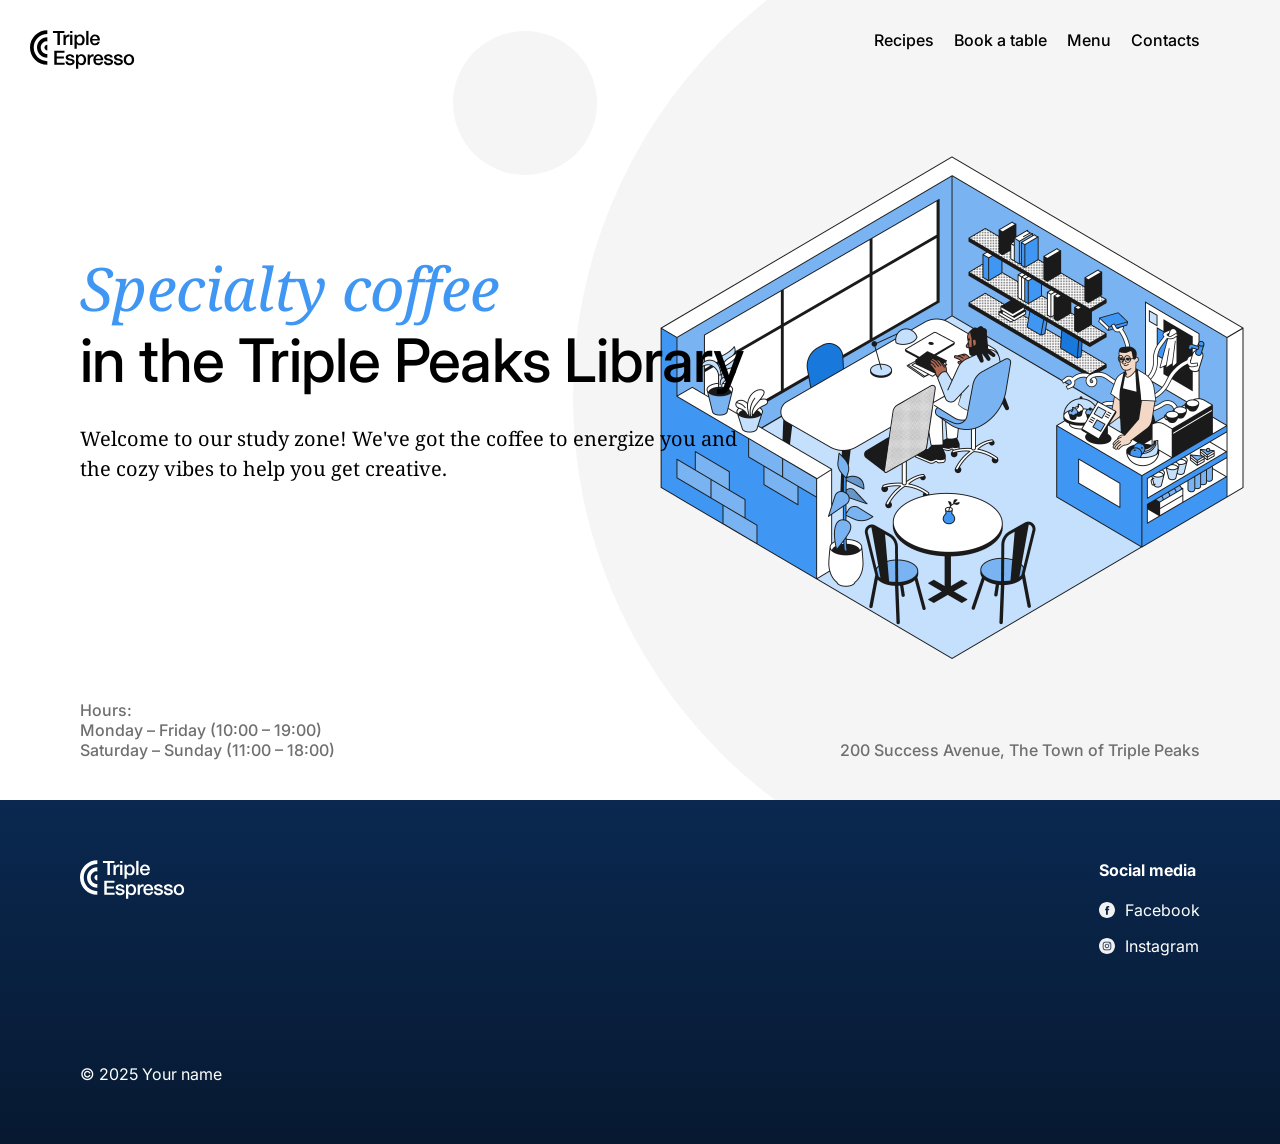
==== index.html @ 84a273b0 "adding all files" ====
<!DOCTYPE html>
<html lang="en">
  <head>
    <meta charset="UTF-8" />
    <meta http-equiv="X-UA-Compatible" content="IE=edge" />
    <meta name="viewport" content="width=device-width, initial-scale=1.0" />
    <meta name="description" content="Coffee Shop Landing Page" />
    <meta name="author" content="Software Engineer" />
    <meta name="keywords" content="HTML, CSS" />
    <link rel="stylesheet" href="pages/index.css" />
    <link rel="stylesheet" href="vendor/normalize.css" />
    <link rel="preconnect" href="https://fonts.googleapis.com" />
    <link rel="preconnect" href="https://fonts.gstatic.com" crossorigin />
    <link
      href="https://fonts.googleapis.com/css2?family=Inter:wght@100..900&family=Noto+Serif:ital,wght@0,100..900;1,100..900&display=swap"
      rel="stylesheet"
    />
    <link rel="icon" type="image/x-icon" href="favicon.ico" />
    <title>Coffee Shop</title>
  </head>
  <body>
    <div class="page">
      <header class="header">
        <nav class="nav">
          <img
            src="./images/logo_coffeeshop_dark.svg"
            alt="Triple Espresso Coffee Shop Logo"
            class="nav__logo"
          />
          <ul class="nav__links">
            <li><a class="nav__link">Recipes</a></li>
            <li><a class="nav__link">Book a table</a></li>
            <li><a class="nav__link">Menu</a></li>
            <li><a class="nav__link">Contacts</a></li>
          </ul>
        </nav>
        <h1 class="header__title">
          <span class="header__span-accent">Specialty coffee</span>
          in the Triple Peaks Library
        </h1>
        <p class="header__description">
          Welcome to our study zone! We've got the coffee to energize you and
          the cozy vibes to help you get creative.
        </p>
        <img
          src="./images/inside_coffee_shop.png"
          alt="Illustration 'Inside the coffee shop'"
          class="header__image"
        />
        <div class="header__footer">
          <div class="header__hours">
            <p class="header__paragraph">Hours:</p>
            <p class="header__paragraph">Monday – Friday (10:00 – 19:00)</p>
            <p class="header__paragraph">Saturday – Sunday (11:00 – 18:00)</p>
          </div>
          <p class="header__paragraph">
            200 Success Avenue, The Town of Triple Peaks
          </p>
        </div>
      </header>

      <main class="content">
        <!-- Add the recipes section here -->
      </main>

      <footer class="footer">
        <div class="footer__content">
          <img
            src="./images/logo_coffeeshop_light.svg"
            alt="Triple Peaks Logo"
            class="footer__logo"
          />
          <div>
            <h4 class="footer__social-heading">Social media</h4>
            <ul class="footer__list">
              <li class="footer__list-item">
                <a href="#" class="footer__social-link">
                  <img
                    src="./images/facebook_white.svg"
                    alt="Facebook icon"
                    class="footer__social-icon"
                  />
                  Facebook
                </a>
              </li>
              <li class="footer__list-item">
                <a href="#" class="footer__social-link">
                  <img
                    src="./images/instagram_white.svg"
                    alt="Instagram icon"
                    class="footer__social-icon"
                  />
                  Instagram
                </a>
              </li>
            </ul>
          </div>
        </div>
        <p class="footer__copyright">&copy; 2025 Your name</p>
      </footer>
    </div>
  </body>
</html>
---- pages/index.css ----
.page {
  min-width: 1100px;
  max-width: 1600px;
  margin: 0 auto;
  font-family: "Inter", "Arial", sans-serif;
  font-size: 16px;
  line-height: 20px;
}

.header {
  display: flex;
  flex-direction: column;
  height: 800px;
  padding: 30px 80px 40px;
  position: relative;
  z-index: 0;
  background: #fff url("../images/background_header.svg") no-repeat center/cover;
  box-sizing: border-box;
}

.header__title {
  max-width: 729px;
  font-size: 60px;
  line-height: 72px;
  font-weight: 500;
  margin: 183px 0 0;
  letter-spacing: -0.6px;
}

.header__span-accent {
  color: #3f96f3;
  font-style: italic;
  display: block;
  font-family: "Noto Serif", "Times New Roman", serif;
  font-weight: normal;
}

.header__description {
  font-family: "Noto Serif", "Times New Roman", serif;
  max-width: 683px;
  font-size: 20px;
  line-height: 30px;
  margin: 28px 0 0;
}

.header__image {
  position: absolute;
  top: 124px;
  right: 5px;
  width: 646px;
  height: 568px;
  z-index: -1;
}

.header__footer {
  margin-top: auto;
  width: 100%;
  display: flex;
  align-items: flex-end;
  justify-content: space-between;
  box-sizing: border-box;
  color: #6f6f6f;
  font-weight: 500;
}

.header__paragraph {
  margin: 0;
}

.nav {
  display: flex;
  justify-content: space-between;
  align-items: flex-start;
  font-weight: 500;
}

.nav__logo {
  width: 105px;
  height: 39px;
  position: relative;
  left: -50px;
}

.nav__links {
  display: flex;
  align-items: center;
  column-gap: 20px;
  list-style-type: none;
  margin: 0;
  padding: 0;
}

.nav__link {
  color: #000;
  text-decoration: none;
}

/* Write your styles here */

.footer {
  padding: 60px 80px;
  background: linear-gradient(180deg, #0a2850 0%, #071931 100%);
  color: #fff;
  box-sizing: border-box;
}

.footer__content {
  display: flex;
  justify-content: space-between;
  align-items: flex-start;
}

.footer__list {
  list-style-type: none;
  padding: 0;
  margin: 0;
}

.footer__list-item {
  margin-bottom: 16px;
}

.footer__list-item:last-of-type {
  margin-bottom: 0;
}

.footer__logo {
  width: 105px;
  height: 39px;
}

.footer__social-heading {
  margin: 0 0 20px;
  font-family: "Inter", "Arial", sans-serif;
  font-weight: 700;
}

.footer__social-icon {
  margin-right: 10px;
  width: 16px;
  height: 16px;
}

.footer__social-link {
  display: flex;
  align-items: center;
  color: #ffffff;
  font-size: 16px;
  line-height: 20px;
  text-decoration: none;
}

.footer__copyright {
  margin: 108px 0 0;
}
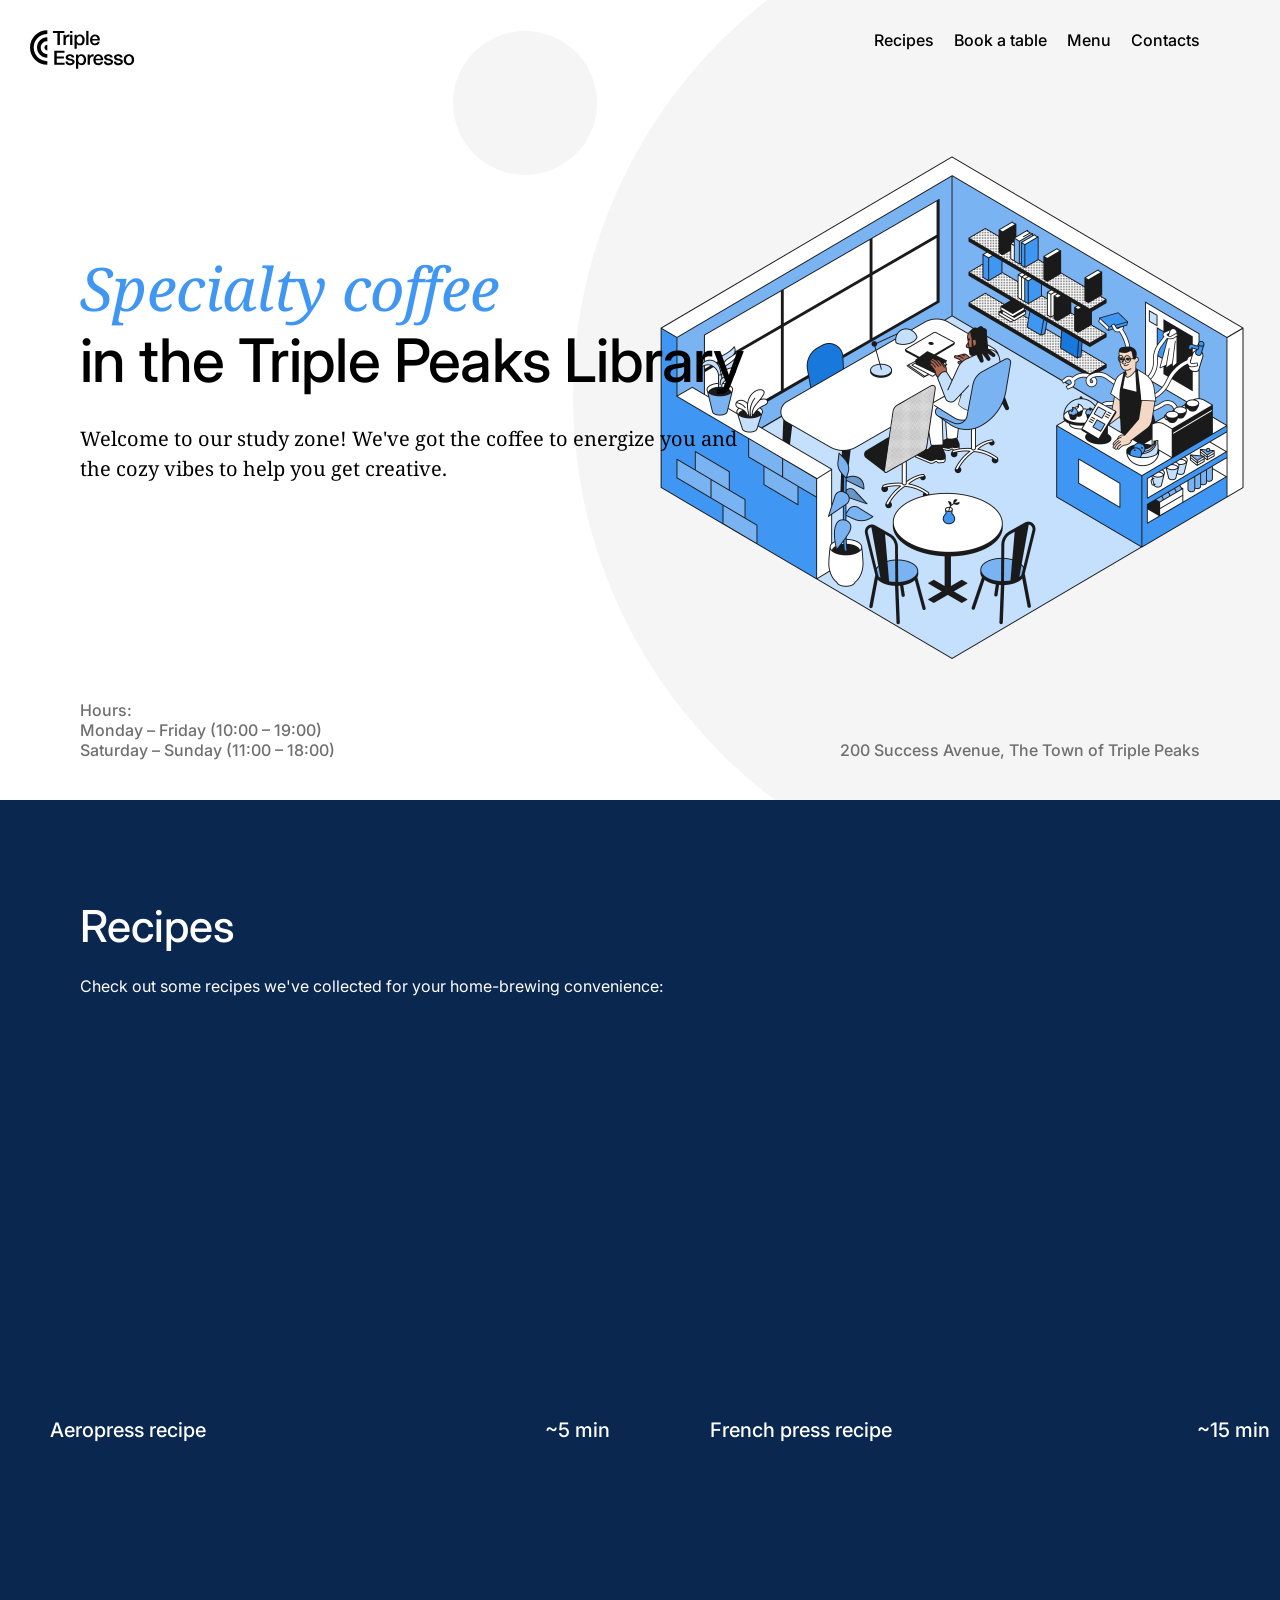
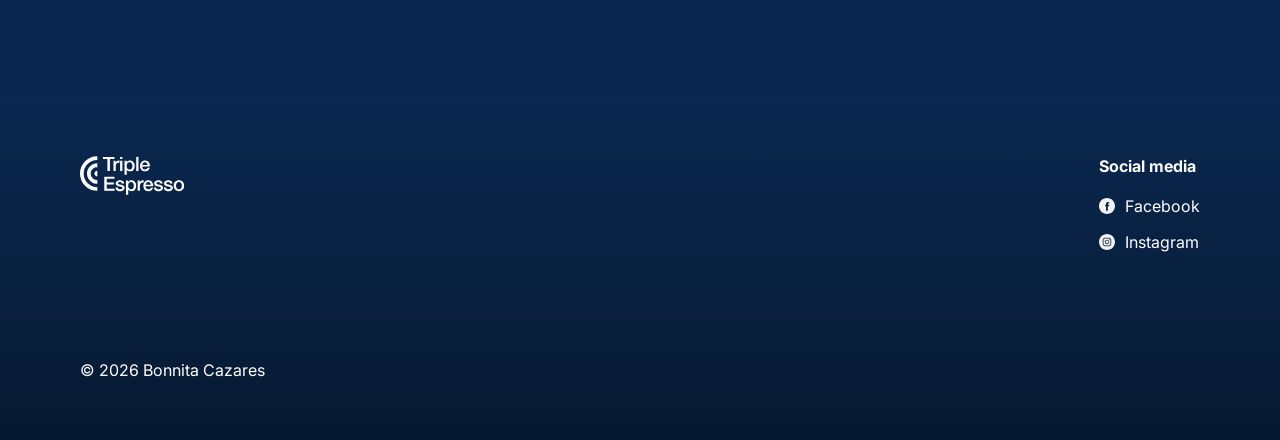
==== commit cbdb0a05: "update css" ====
--- a/index.html
+++ b/index.html
@@ -5,10 +5,10 @@
     <meta http-equiv="X-UA-Compatible" content="IE=edge" />
     <meta name="viewport" content="width=device-width, initial-scale=1.0" />
     <meta name="description" content="Coffee Shop Landing Page" />
-    <meta name="author" content="Software Engineer" />
+    <meta name="author" content="Bonnita Cazares" />
     <meta name="keywords" content="HTML, CSS" />
-    <link rel="stylesheet" href="pages/index.css" />
-    <link rel="stylesheet" href="vendor/normalize.css" />
+    <link rel="stylesheet" href="./pages/index.css" />
+    <link rel="stylesheet" href="./vendor/normalize.css" />
     <link rel="preconnect" href="https://fonts.googleapis.com" />
     <link rel="preconnect" href="https://fonts.gstatic.com" crossorigin />
     <link
@@ -28,15 +28,23 @@
             class="nav__logo"
           />
           <ul class="nav__links">
-            <li><a class="nav__link">Recipes</a></li>
-            <li><a class="nav__link">Book a table</a></li>
-            <li><a class="nav__link">Menu</a></li>
-            <li><a class="nav__link">Contacts</a></li>
+            <li>
+              <a href="#recipes" class="nav__link">Recipes</a>
+            </li>
+            <li>
+              <a href="#book-a-table" class="nav__link">Book a table</a>
+            </li>
+            <li>
+              <a href="#menu" class="nav__link">Menu</a>
+            </li>
+            <li>
+              <a href="#contacts" class="nav__link">Contacts</a>
+            </li>
           </ul>
         </nav>
         <h1 class="header__title">
-          <span class="header__span-accent">Specialty coffee</span>
-          in the Triple Peaks Library
+          <span class="header__span-accent">Specialty coffee</span>in the Triple
+          Peaks Library
         </h1>
         <p class="header__description">
           Welcome to our study zone! We've got the coffee to energize you and
@@ -60,10 +68,50 @@
       </header>
 
       <main class="content">
-        <!-- Add the recipes section here -->
+        <section class="recipes">
+          <h2 class="recipes__title">Recipes</h2>
+          <p class="recipes__subtitle">
+            Check out some recipes we've collected for your home-brewing
+            convenience:
+          </p>
+          <ul class="recipes__videos">
+            <li>
+              <iframe
+                width="560"
+                height="315"
+                src="https://www.youtube.com/embed/j6VlT_jUVPc?si=Czmbv1fYcLE8-O89"
+                title="YouTube video player"
+                frameborder="0"
+                allow="accelerometer; autoplay; clipboard-write; encrypted-media; gyroscope; picture-in-picture; web-share"
+                referrerpolicy="strict-origin-when-cross-origin"
+                allowfullscreen
+              ></iframe>
+              <p class="recipes__video-caption">
+                <span>Aeropress recipe</span> <span>~5 min</span>
+              </p>
+            </li>
+            <li>
+              <iframe
+                width="560"
+                height="315"
+                src="https://www.youtube.com/embed/st571DYYTR8?si=J562-lEyVQRu_YG4"
+                title="YouTube video player"
+                frameborder="0"
+                allow="accelerometer; autoplay; clipboard-write; encrypted-media; gyroscope; picture-in-picture; web-share"
+                referrerpolicy="strict-origin-when-cross-origin"
+                allowfullscreen
+              ></iframe>
+              <p class="recipes__video-caption">
+                <span>French press recipe</span> <span>~15 min</span>
+              </p>
+            </li>
+          </ul>
+        </section>
+        <section class="reservation"></section>
+        <section class="menu"></section>
+        <section class="about"></section>
       </main>
-
-      <footer class="footer">
+      <footer id="contacts" class="footer">
         <div class="footer__content">
           <img
             src="./images/logo_coffeeshop_light.svg"
@@ -96,7 +144,7 @@
             </ul>
           </div>
         </div>
-        <p class="footer__copyright">&copy; 2025 Your name</p>
+        <p class="footer__copyright">&copy; 2026 Bonnita Cazares</p>
       </footer>
     </div>
   </body>
--- a/pages/index.css
+++ b/pages/index.css
@@ -96,6 +96,41 @@
 }
 
 /* Write your styles here */
+.recipes {
+  color: #fff;
+  background-color: #0a2750;
+  padding: 100px 80px 215px;
+}
+
+.recipes__title {
+  margin: 0 0 24px;
+  font-family: "Inter";
+  font-style: normal;
+  font-weight: 500;
+  font-size: 44px;
+  line-height: 52px;
+}
+
+.recipes__subtitle {
+  margin: 0 0 80px;
+}
+
+.recipes__videos {
+  display: flex;
+  justify-content: center;
+  gap: 100px;
+  list-style-type: none;
+}
+
+.recipes__video-caption {
+  display: flex;
+  justify-content: space-between;
+  font-family: "Inter";
+  font-style: normal;
+  font-weight: 500;
+  font-size: 20px;
+  line-height: 30px;
+}
 
 .footer {
   padding: 60px 80px;
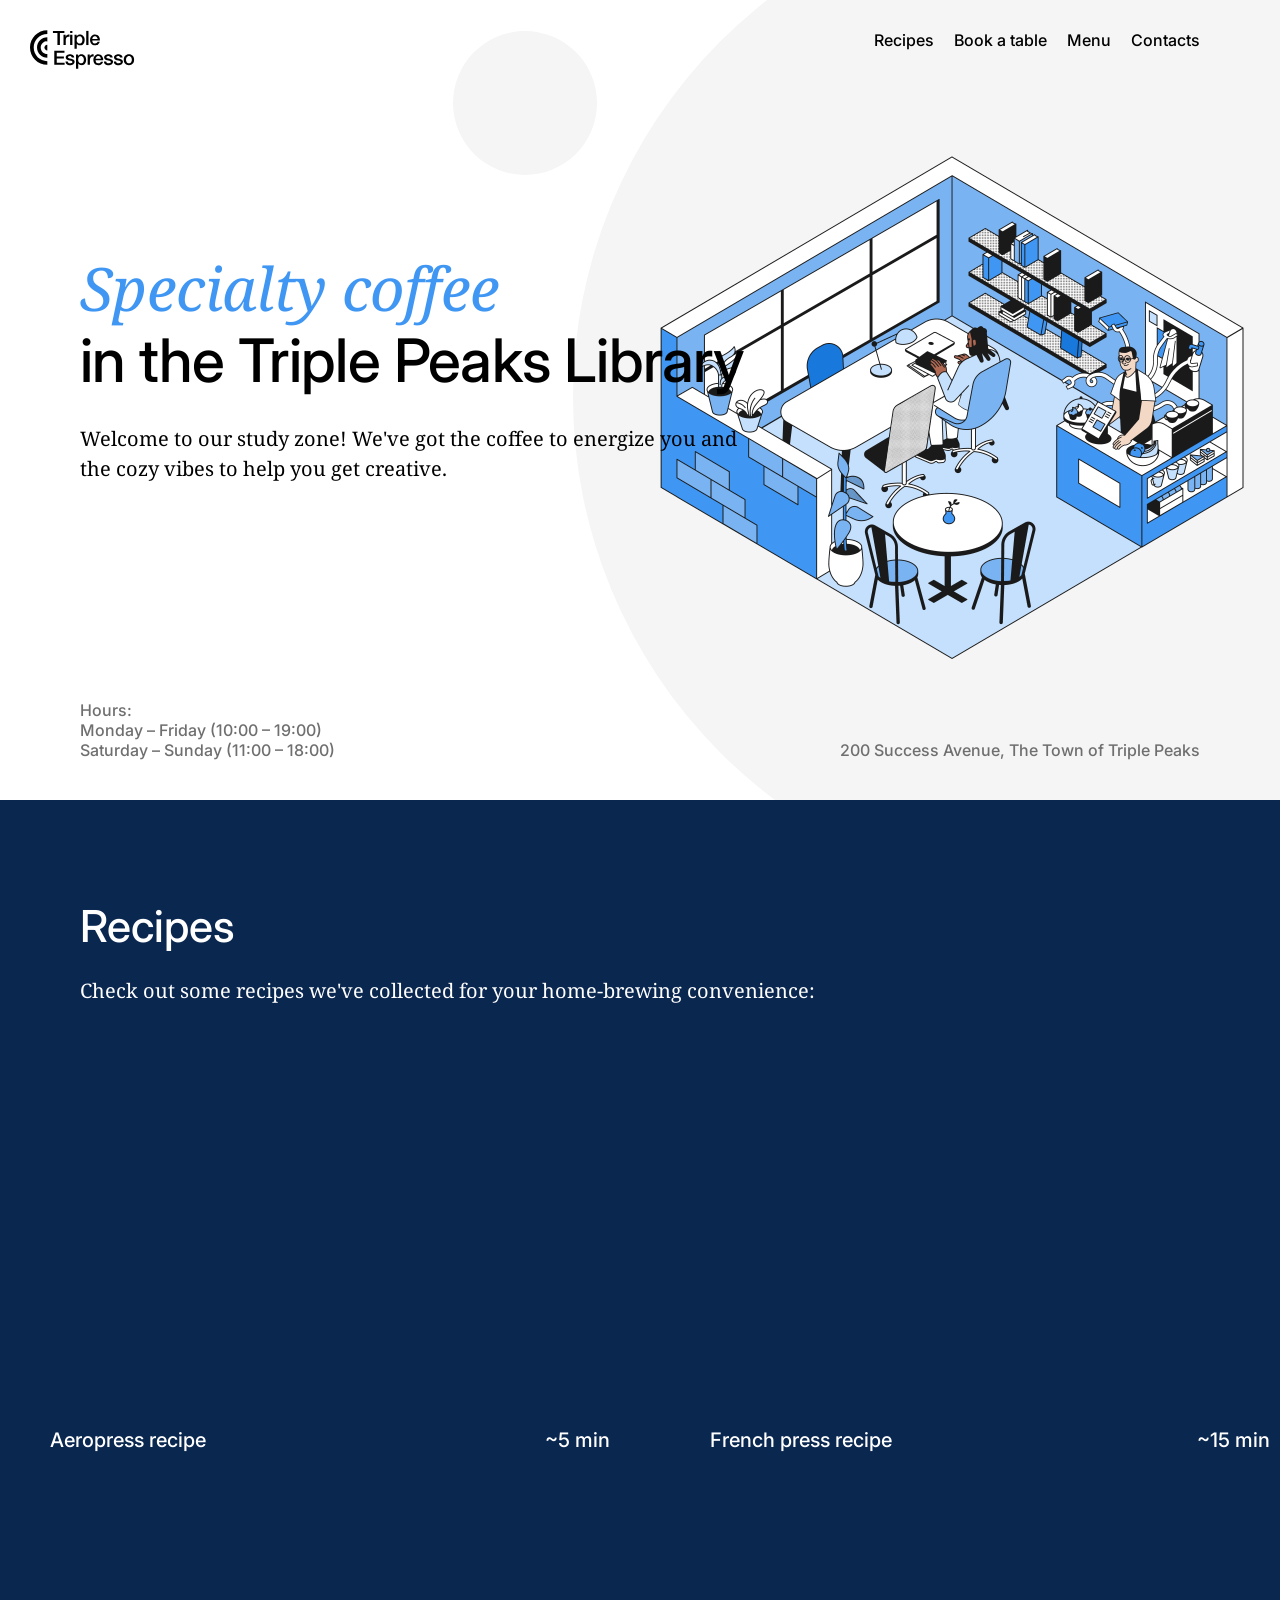
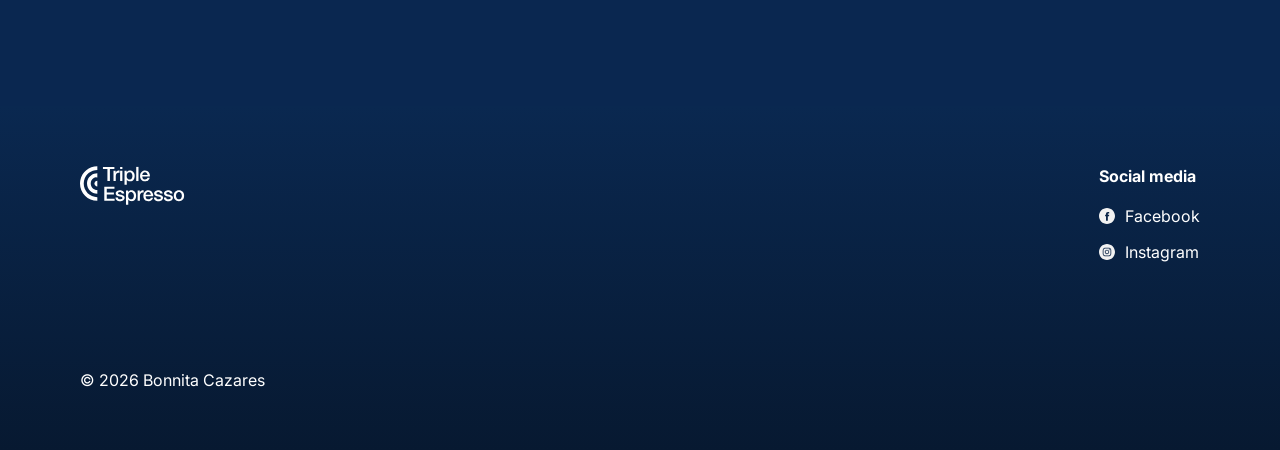
==== commit bedb95ad: "updated code" ====
--- a/index.html
+++ b/index.html
@@ -68,7 +68,7 @@
       </header>
 
       <main class="content">
-        <section class="recipes">
+        <section id="recipes" class="recipes">
           <h2 class="recipes__title">Recipes</h2>
           <p class="recipes__subtitle">
             Check out some recipes we've collected for your home-brewing
@@ -77,6 +77,7 @@
           <ul class="recipes__videos">
             <li>
               <iframe
+                class="recipes__iframe"
                 width="560"
                 height="315"
                 src="https://www.youtube.com/embed/j6VlT_jUVPc?si=Czmbv1fYcLE8-O89"
@@ -92,6 +93,7 @@
             </li>
             <li>
               <iframe
+                class="recipes__iframe"
                 width="560"
                 height="315"
                 src="https://www.youtube.com/embed/st571DYYTR8?si=J562-lEyVQRu_YG4"
@@ -107,8 +109,8 @@
             </li>
           </ul>
         </section>
-        <section class="reservation"></section>
-        <section class="menu"></section>
+        <section id="book-a-table" class="reservation"></section>
+        <section id="menu" class="menu"></section>
         <section class="about"></section>
       </main>
       <footer id="contacts" class="footer">
--- a/pages/index.css
+++ b/pages/index.css
@@ -104,7 +104,7 @@
 
 .recipes__title {
   margin: 0 0 24px;
-  font-family: "Inter";
+  font-family: "Inter", "Arial", "sans-serif";
   font-style: normal;
   font-weight: 500;
   font-size: 44px;
@@ -113,6 +113,11 @@
 
 .recipes__subtitle {
   margin: 0 0 80px;
+  font-family: "Noto Serif", "Times New Roman", serif;
+  font-style: normal;
+  font-weight: normal;
+  font-size: 20px;
+  line-height: 30px;
 }
 
 .recipes__videos {
@@ -125,7 +130,7 @@
 .recipes__video-caption {
   display: flex;
   justify-content: space-between;
-  font-family: "Inter";
+  font-family: "Inter", "Arial", "sans-serif";
   font-style: normal;
   font-weight: 500;
   font-size: 20px;
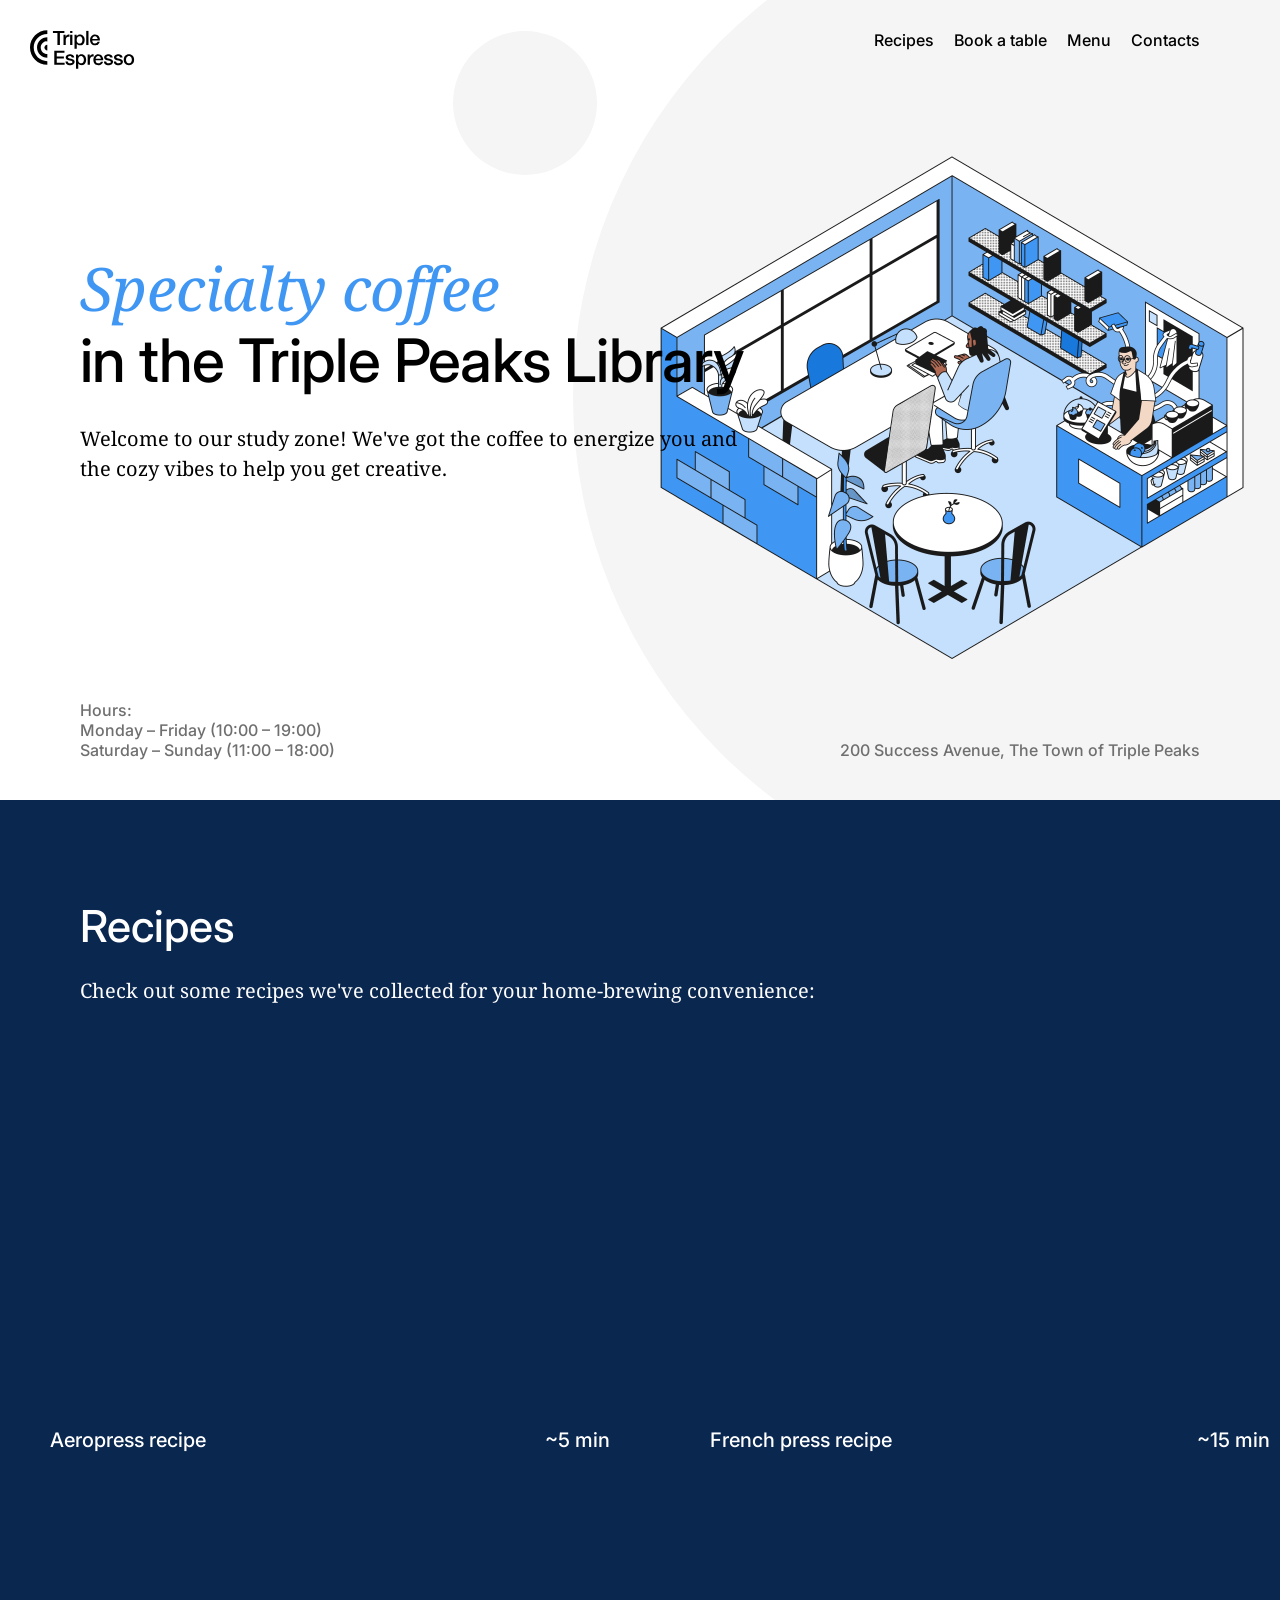
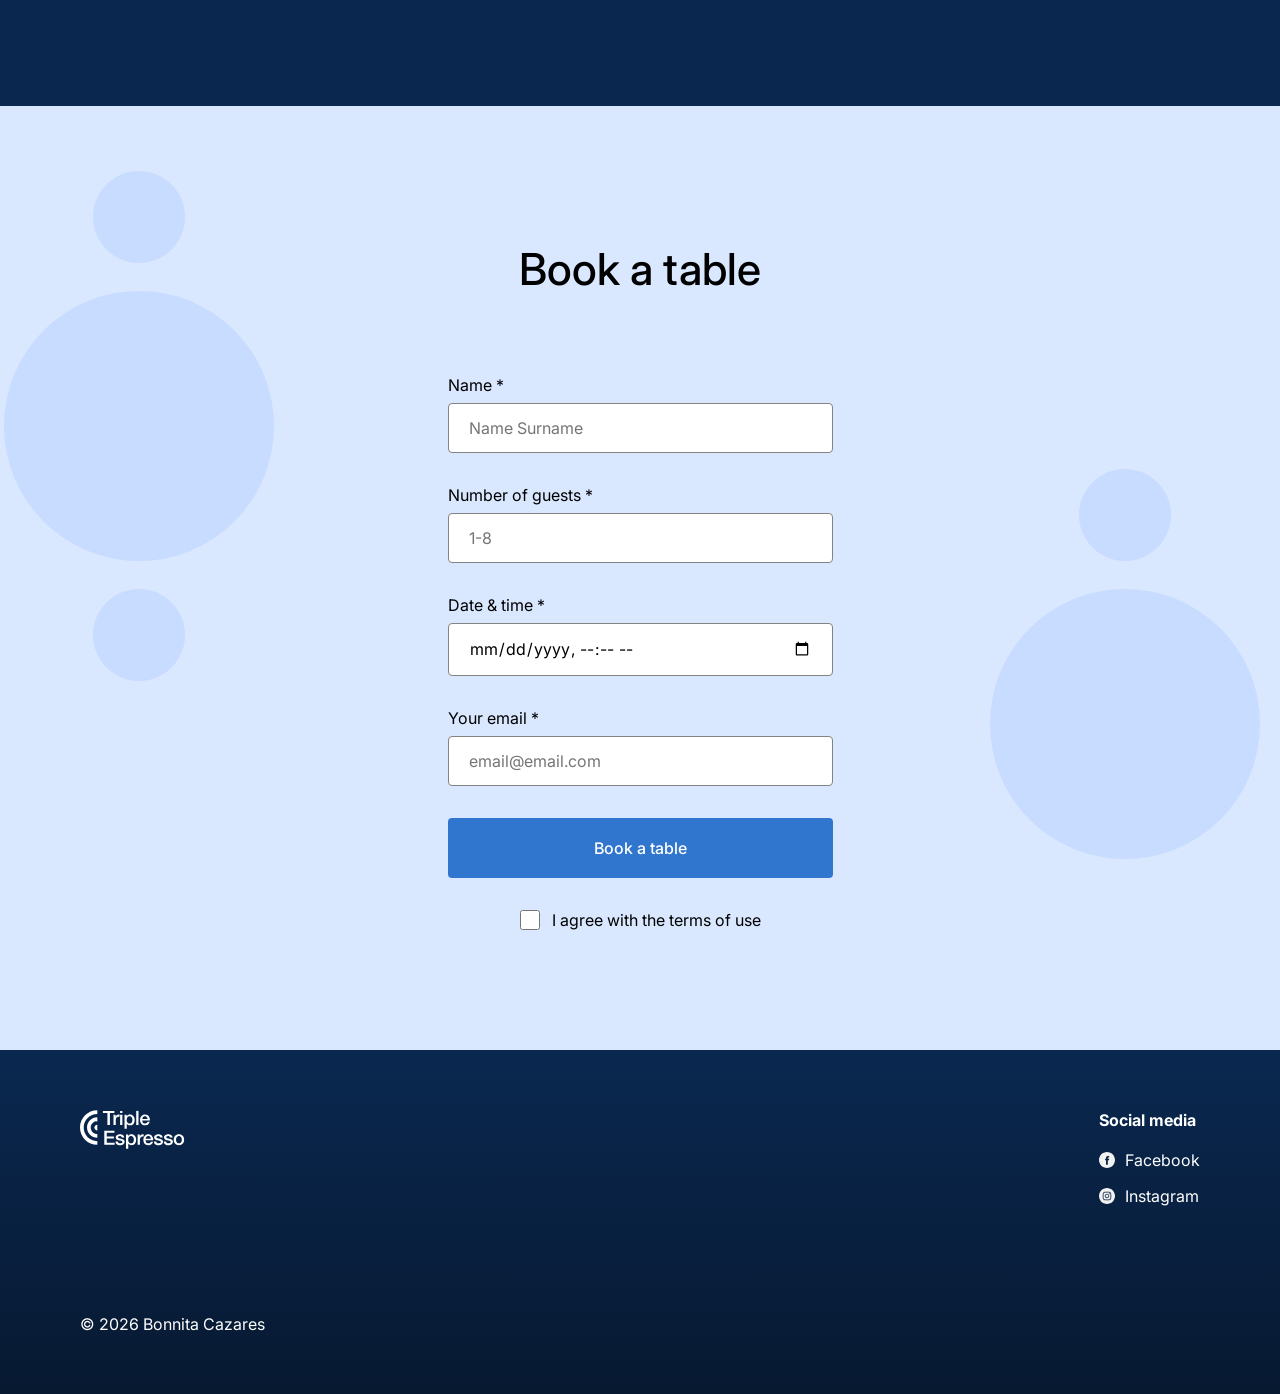
==== commit 3579eeee: "update" ====
--- a/index.html
+++ b/index.html
@@ -1,4 +1,4 @@
-<!DOCTYPE html>
+<!doctype html>
 <html lang="en">
   <head>
     <meta charset="UTF-8" />
@@ -83,7 +83,15 @@
                 src="https://www.youtube.com/embed/j6VlT_jUVPc?si=Czmbv1fYcLE8-O89"
                 title="YouTube video player"
                 frameborder="0"
-                allow="accelerometer; autoplay; clipboard-write; encrypted-media; gyroscope; picture-in-picture; web-share"
+                allow="
+                  accelerometer;
+                  autoplay;
+                  clipboard-write;
+                  encrypted-media;
+                  gyroscope;
+                  picture-in-picture;
+                  web-share;
+                "
                 referrerpolicy="strict-origin-when-cross-origin"
                 allowfullscreen
               ></iframe>
@@ -99,7 +107,15 @@
                 src="https://www.youtube.com/embed/st571DYYTR8?si=J562-lEyVQRu_YG4"
                 title="YouTube video player"
                 frameborder="0"
-                allow="accelerometer; autoplay; clipboard-write; encrypted-media; gyroscope; picture-in-picture; web-share"
+                allow="
+                  accelerometer;
+                  autoplay;
+                  clipboard-write;
+                  encrypted-media;
+                  gyroscope;
+                  picture-in-picture;
+                  web-share;
+                "
                 referrerpolicy="strict-origin-when-cross-origin"
                 allowfullscreen
               ></iframe>
@@ -109,7 +125,59 @@
             </li>
           </ul>
         </section>
-        <section id="book-a-table" class="reservation"></section>
+        <section id="book-a-table" class="reservation">
+          <h2 class="reservation__title">Book a table</h2>
+          <form class="reservation__form form">
+            <fieldset class="form__fieldset">
+              <label for="name-input" class="form__label">
+                Name *
+                <input
+                  class="form__input"
+                  id="name-input"
+                  type="text"
+                  placeholder="Name Surname"
+                  required
+                />
+              </label>
+              <label for="guests-input" class="form__label">
+                Number of guests *
+                <input
+                  class="form__input"
+                  id="guests-input"
+                  type="number"
+                  min="1"
+                  max="8"
+                  placeholder="1-8"
+                  required
+                />
+              </label>
+              <label for="datetime-input" class="form__label">
+                Date & time *
+                <input
+                  class="form__input"
+                  id="datetime-input"
+                  type="datetime-local"
+                  required
+                />
+              </label>
+              <label for="email-input" class="form__label">
+                Your email *
+                <input
+                  class="form__input"
+                  id="email-input"
+                  type="email"
+                  placeholder="email@email.com"
+                  required
+                />
+              </label>
+            </fieldset>
+            <button class="form__button">Book a table</button>
+            <label for="" class="form__label form__label_type_checkbox">
+              <input class="form__checkbox" type="checkbox" />
+              I agree with the terms of use
+            </label>
+          </form>
+        </section>
         <section id="menu" class="menu"></section>
         <section class="about"></section>
       </main>
--- a/pages/index.css
+++ b/pages/index.css
@@ -137,6 +137,76 @@
   line-height: 30px;
 }
 
+.reservation {
+  padding: 100px 0 120px;
+  background-color: #d9e7ff;
+  background-image: url("../images/background_reservation.svg");
+  background-size: cover;
+  background-repeat: no-repeat;
+  background-position: center;
+}
+
+.reservation__title {
+  margin-bottom: 80px;
+  text-align: center;
+  font-size: 44px;
+  font-family: "Inter", "Arial", "sans-serif";
+  font-style: normal;
+  font-weight: 500;
+  line-height: 52px;
+}
+
+.reservation__form {
+  margin: 0 auto;
+}
+
+.form {
+  max-width: 385px;
+}
+
+.form__fieldset {
+  margin: 0;
+  padding: 0;
+  border: none;
+}
+
+.form__input {
+  display: block;
+  width: 100%;
+  padding: 15px 20px;
+  box-sizing: border-box;
+  margin: 8px 0 32px;
+  border: 1px solid #838383;
+  border-radius: 4px;
+}
+
+.form__button {
+  border-radius: 4px;
+  width: 100%;
+  border: none;
+  padding: 20px 0;
+  margin-bottom: 32px;
+  font-family: Inter;
+  font-style: normal;
+  font-weight: 500;
+  font-size: 16px;
+  line-height: 20px;
+  color: white;
+  background-color: #3075ce;
+}
+
+.form__checkbox {
+  border-radius: 2px;
+  width: 20px;
+  height: 20px;
+}
+
+.form__label_type_checkbox {
+  display: flex;
+  gap: 12px;
+  justify-content: center;
+}
+
 .footer {
   padding: 60px 80px;
   background: linear-gradient(180deg, #0a2850 0%, #071931 100%);
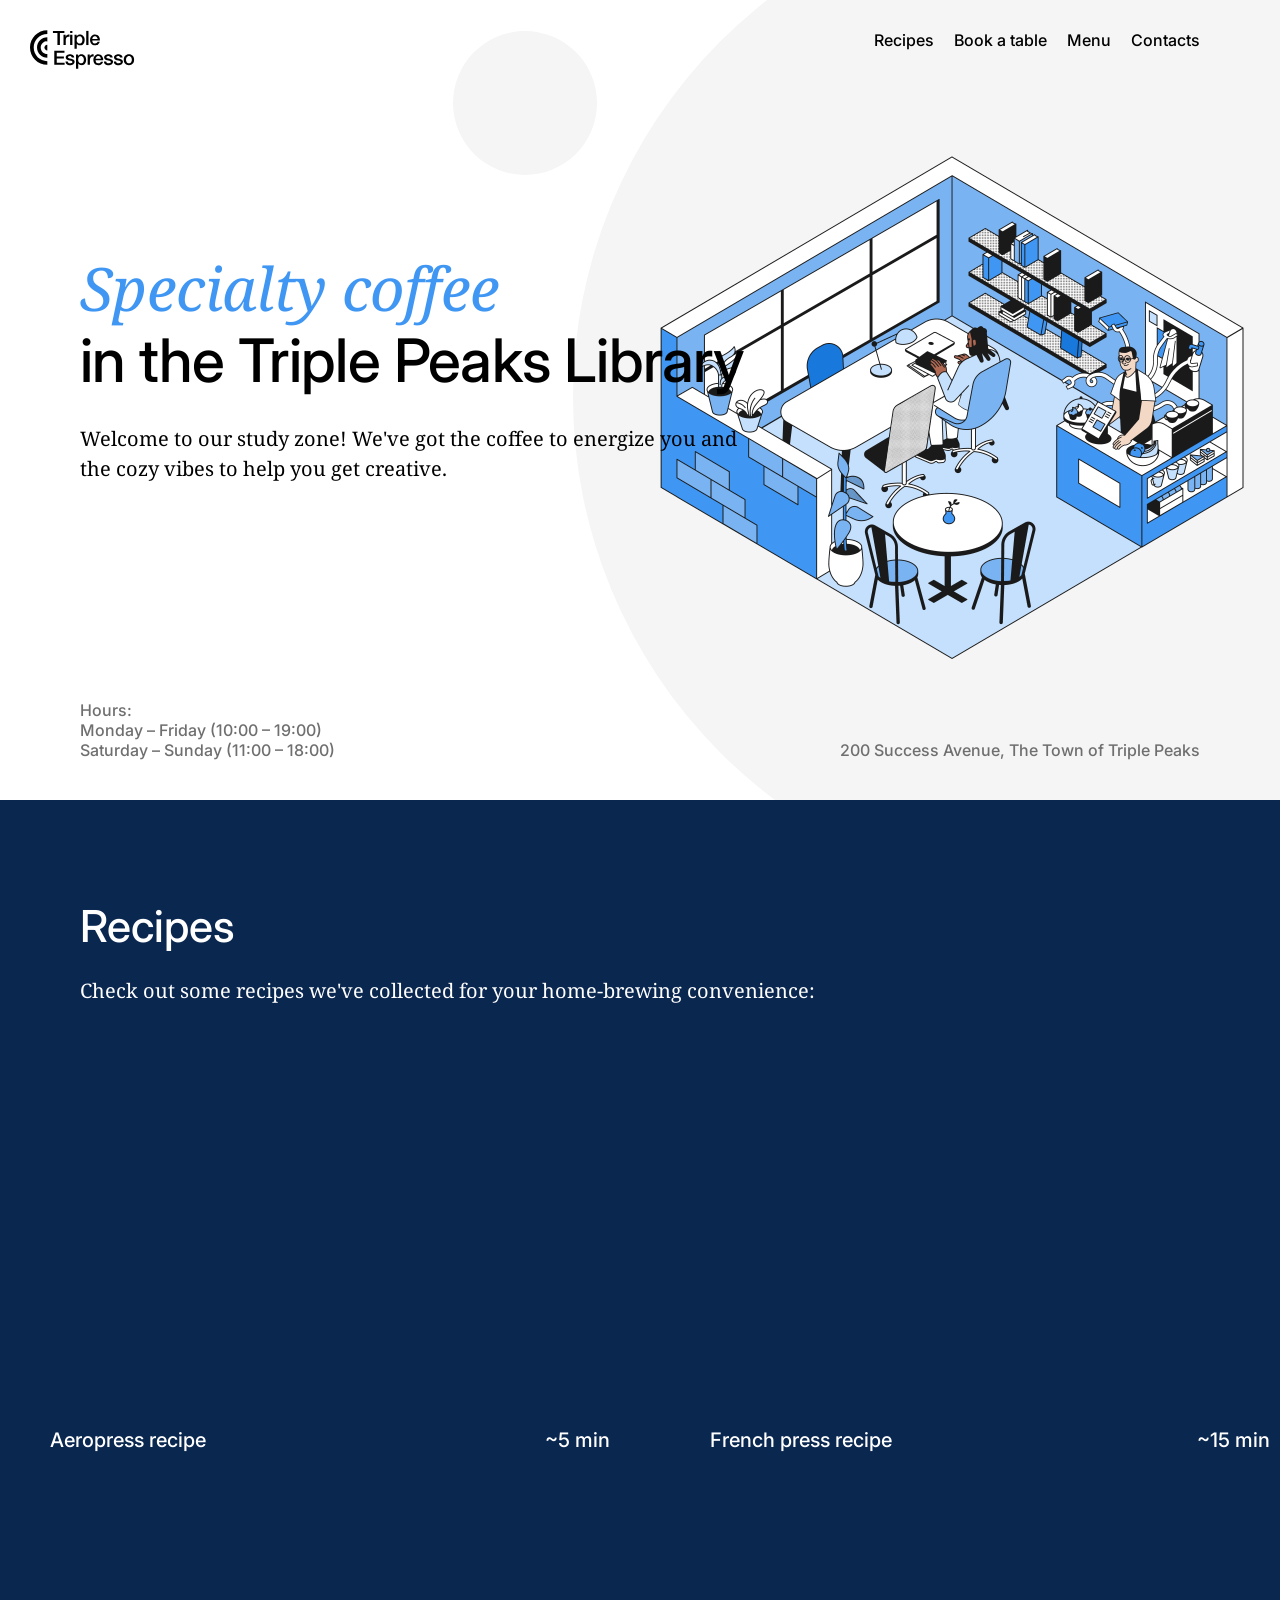
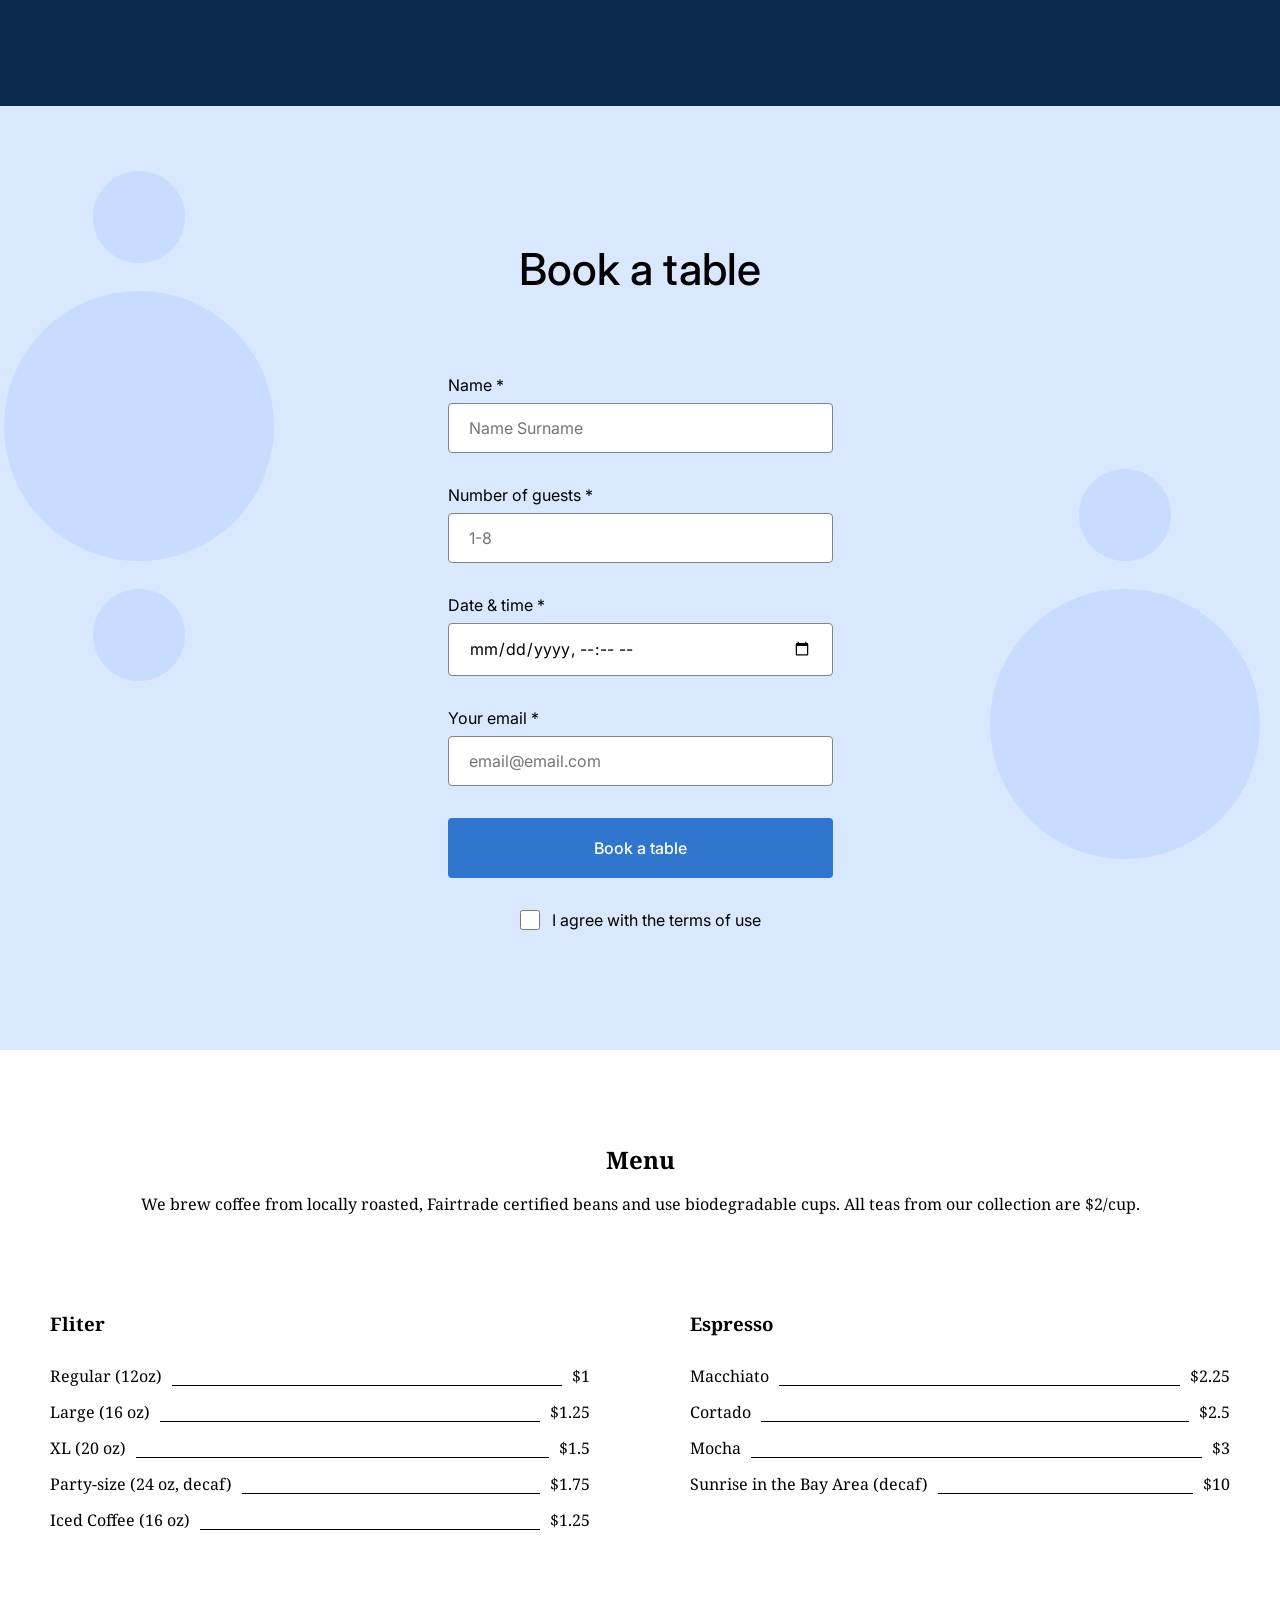
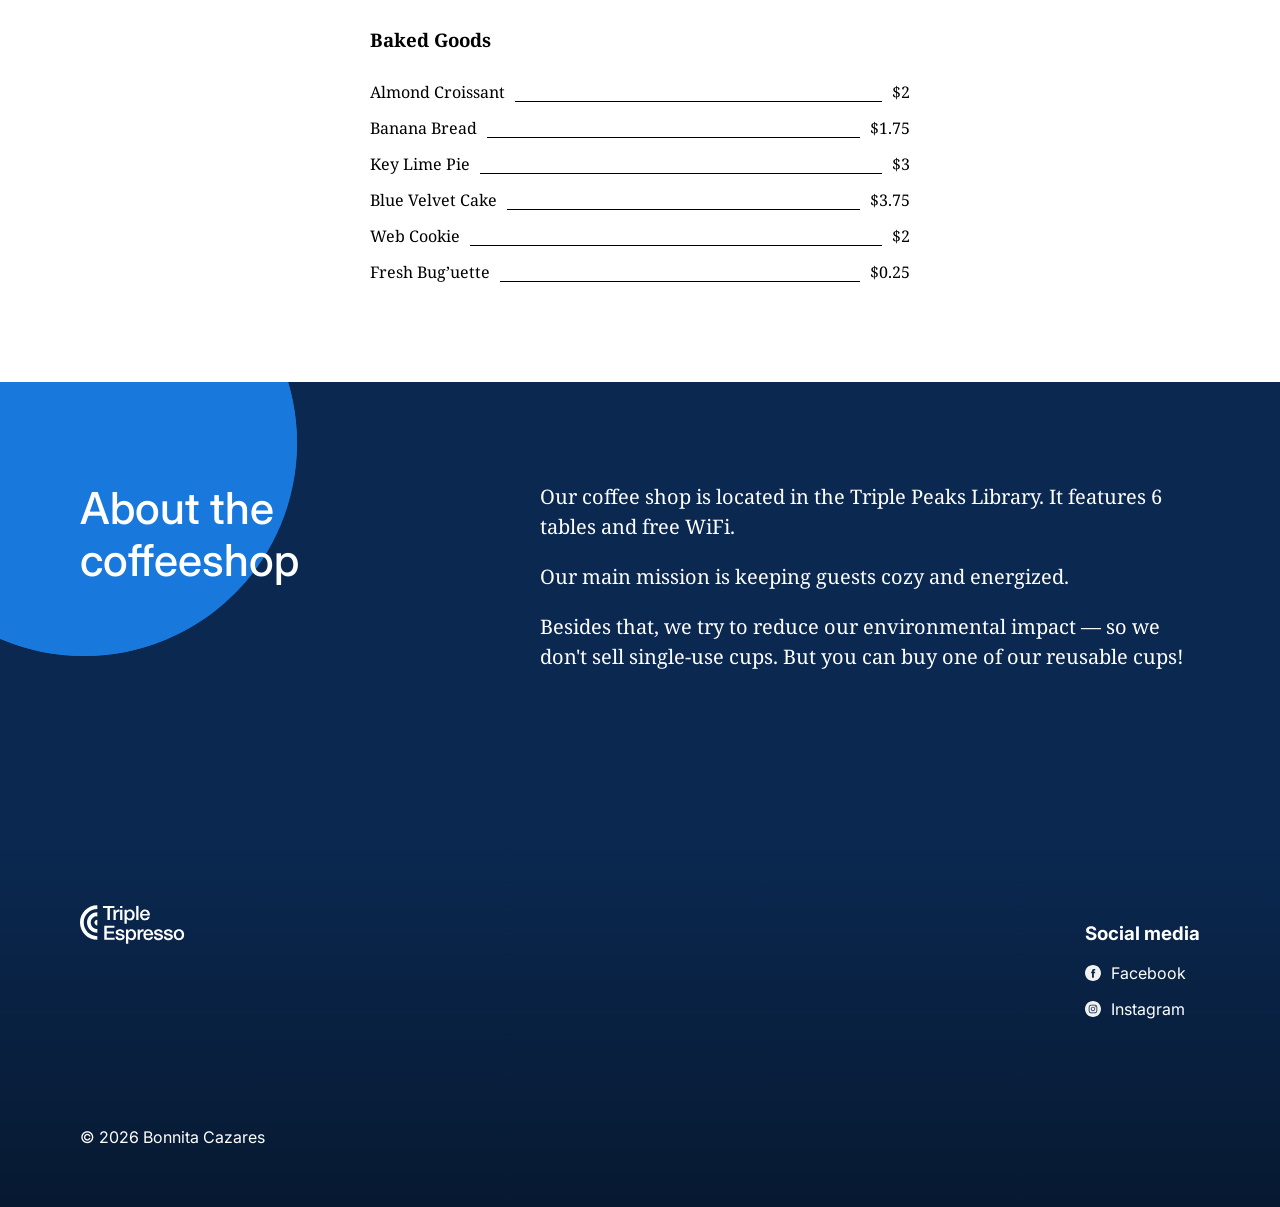
==== commit d5be412a: "update 3/4/26" ====
--- a/index.html
+++ b/index.html
@@ -8,7 +8,6 @@
     <meta name="author" content="Bonnita Cazares" />
     <meta name="keywords" content="HTML, CSS" />
     <link rel="stylesheet" href="./pages/index.css" />
-    <link rel="stylesheet" href="./vendor/normalize.css" />
     <link rel="preconnect" href="https://fonts.googleapis.com" />
     <link rel="preconnect" href="https://fonts.gstatic.com" crossorigin />
     <link
@@ -172,14 +171,104 @@
               </label>
             </fieldset>
             <button class="form__button">Book a table</button>
-            <label for="" class="form__label form__label_type_checkbox">
-              <input class="form__checkbox" type="checkbox" />
+            <label for="checkbox" class="form__label form__label_type_checkbox">
+              <input id="checkbox" class="form__checkbox" type="checkbox" />
               I agree with the terms of use
             </label>
           </form>
         </section>
-        <section id="menu" class="menu"></section>
-        <section class="about"></section>
+        <section class="menu">
+          <h2 class="menu__title">Menu</h2>
+          <p class="menu__subtitle">
+            We brew coffee from locally roasted, Fairtrade certified beans and
+            use biodegradable cups. All teas from our collection are $2/cup.
+          </p>
+          <ul class="menu__cards">
+            <li class="card">
+              <h3 class="card__title">Fliter</h3>
+              <ul class="card__list">
+                <li class="card__list-item">
+                  Regular (12oz) <span class="card__list-divider"></span>$1
+                </li>
+                <li class="card__list-item">
+                  Large (16 oz) <span class="card__list-divider"></span>$1.25
+                </li>
+                <li class="card__list-item">
+                  XL (20 oz) <span class="card__list-divider"></span>$1.5
+                </li>
+                <li class="card__list-item">
+                  Party-size (24 oz, decaf)
+                  <span class="card__list-divider"></span>$1.75
+                </li>
+                <li class="card__list-item">
+                  Iced Coffee (16 oz)
+                  <span class="card__list-divider"></span>$1.25
+                </li>
+              </ul>
+            </li>
+            <li class="card">
+              <h3 class="card__title">Espresso</h3>
+              <ul class="card__list">
+                <li class="card__list-item">
+                  Macchiato <span class="card__list-divider"></span>$2.25
+                </li>
+                <li class="card__list-item">
+                  Cortado <span class="card__list-divider"></span>$2.5
+                </li>
+                <li class="card__list-item">
+                  Mocha <span class="card__list-divider"></span>$3
+                </li>
+                <li class="card__list-item">
+                  Sunrise in the Bay Area (decaf)
+                  <span class="card__list-divider"></span>$10
+                </li>
+              </ul>
+            </li>
+            <li class="card">
+              <h3 class="card__title">Baked Goods</h3>
+              <ul class="card__list">
+                <li class="card__list-item">
+                  Almond Croissant <span class="card__list-divider"></span>$2
+                </li>
+                <li class="card__list-item">
+                  Banana Bread <span class="card__list-divider"></span>$1.75
+                </li>
+                <li class="card__list-item">
+                  Key Lime Pie <span class="card__list-divider"></span>$3
+                </li>
+                <li class="card__list-item">
+                  Blue Velvet Cake
+                  <span class="card__list-divider"></span>$3.75
+                </li>
+                <li class="card__list-item">
+                  Web Cookie <span class="card__list-divider"></span>$2
+                </li>
+                <li class="card__list-item">
+                  Fresh Bug’uette <span class="card__list-divider"></span>$0.25
+                </li>
+              </ul>
+            </li>
+          </ul>
+        </section>
+        <section class="about">
+          <h2 class="about__title">About the coffeeshop</h2>
+          <div class="about__content">
+            <p class="about__paragraph">
+              Our coffee shop is located in the Triple Peaks Library. It
+              features 6 tables and free WiFi.
+            </p>
+            <p class="about__paragraph">
+              Our main mission is keeping guests cozy and energized.
+            </p>
+            <p class="about__paragraph">
+              Besides that, we try to reduce our environmental impact — so we
+              don't sell single-use cups. But you can buy one of our reusable
+              cups!
+            </p>
+          </div>
+          <div class="about__circle"></div>
+          <div class="about__circle about__circle_animation_blurred"></div>
+        </section>
       </main>
       <footer id="contacts" class="footer">
         <div class="footer__content">
@@ -189,7 +278,7 @@
             class="footer__logo"
           />
           <div>
-            <h4 class="footer__social-heading">Social media</h4>
+            <h3 class="footer__social-heading">Social media</h3>
             <ul class="footer__list">
               <li class="footer__list-item">
                 <a href="#" class="footer__social-link">
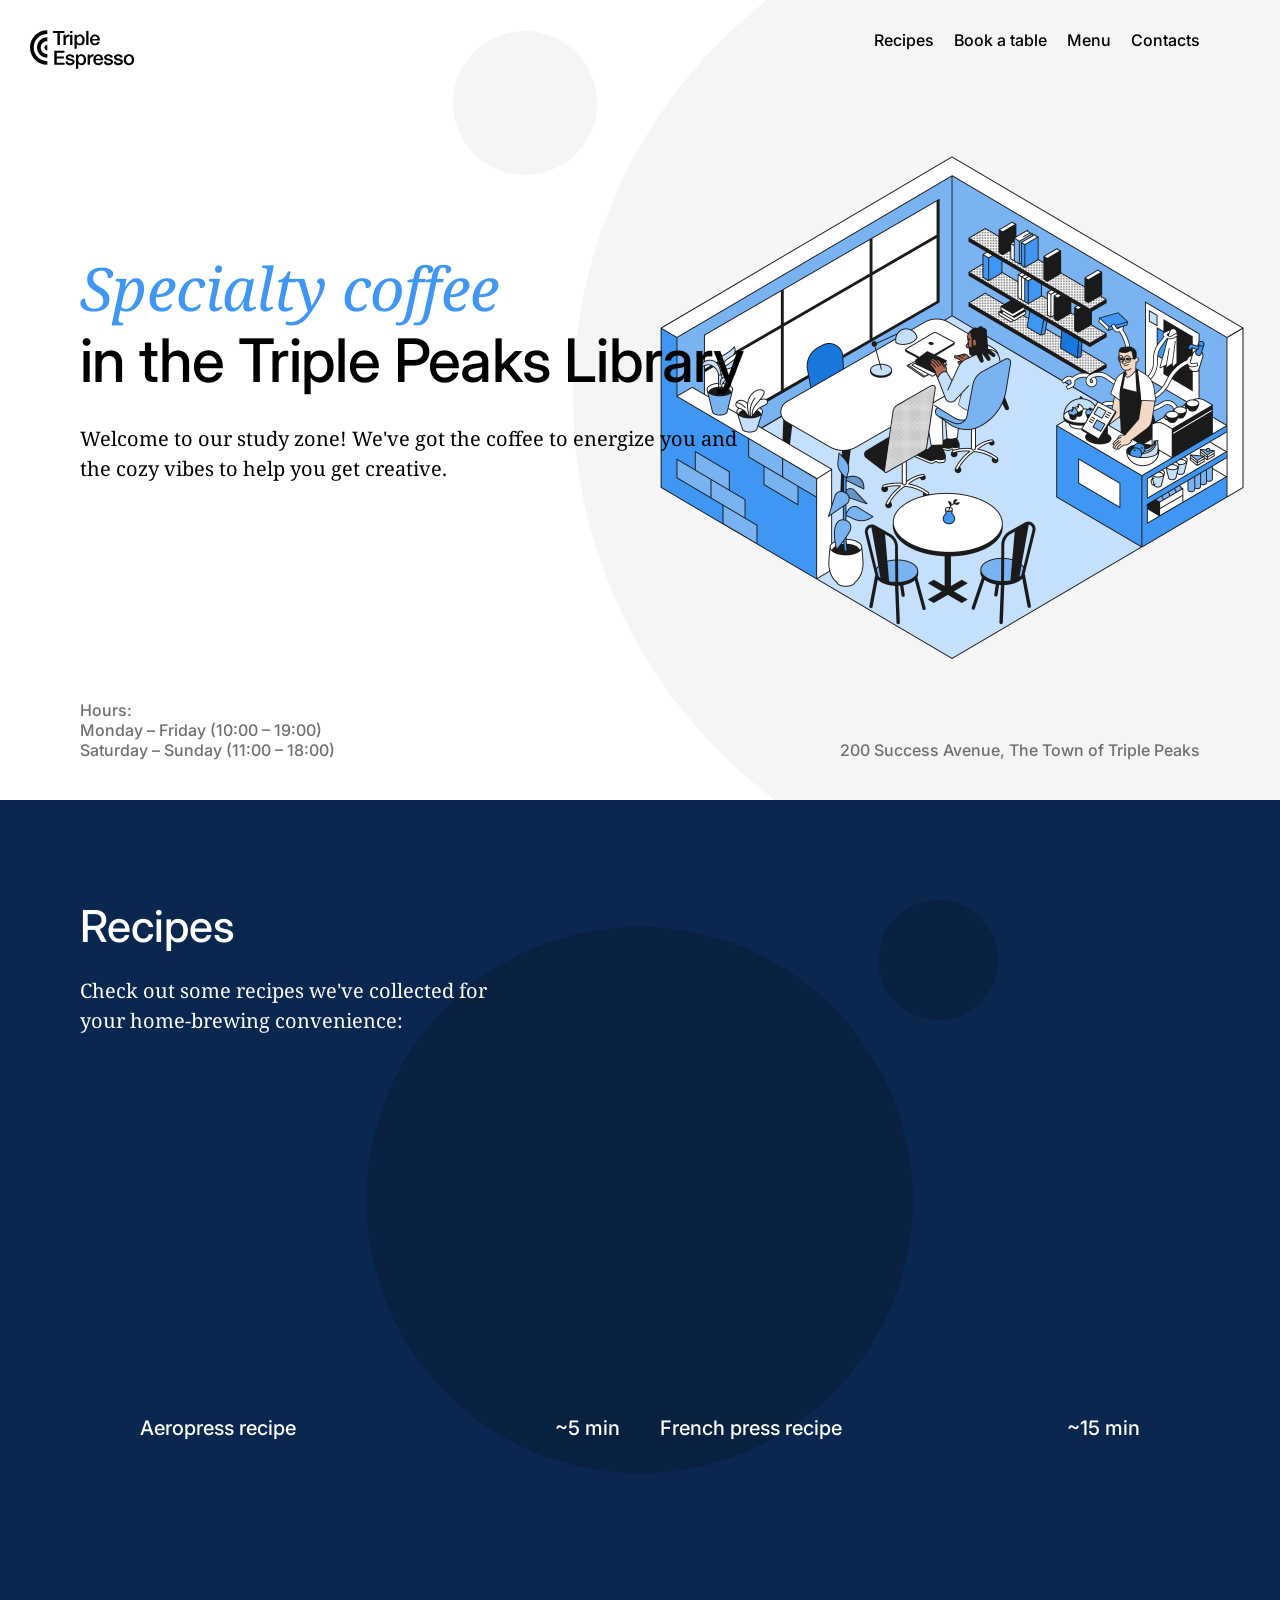
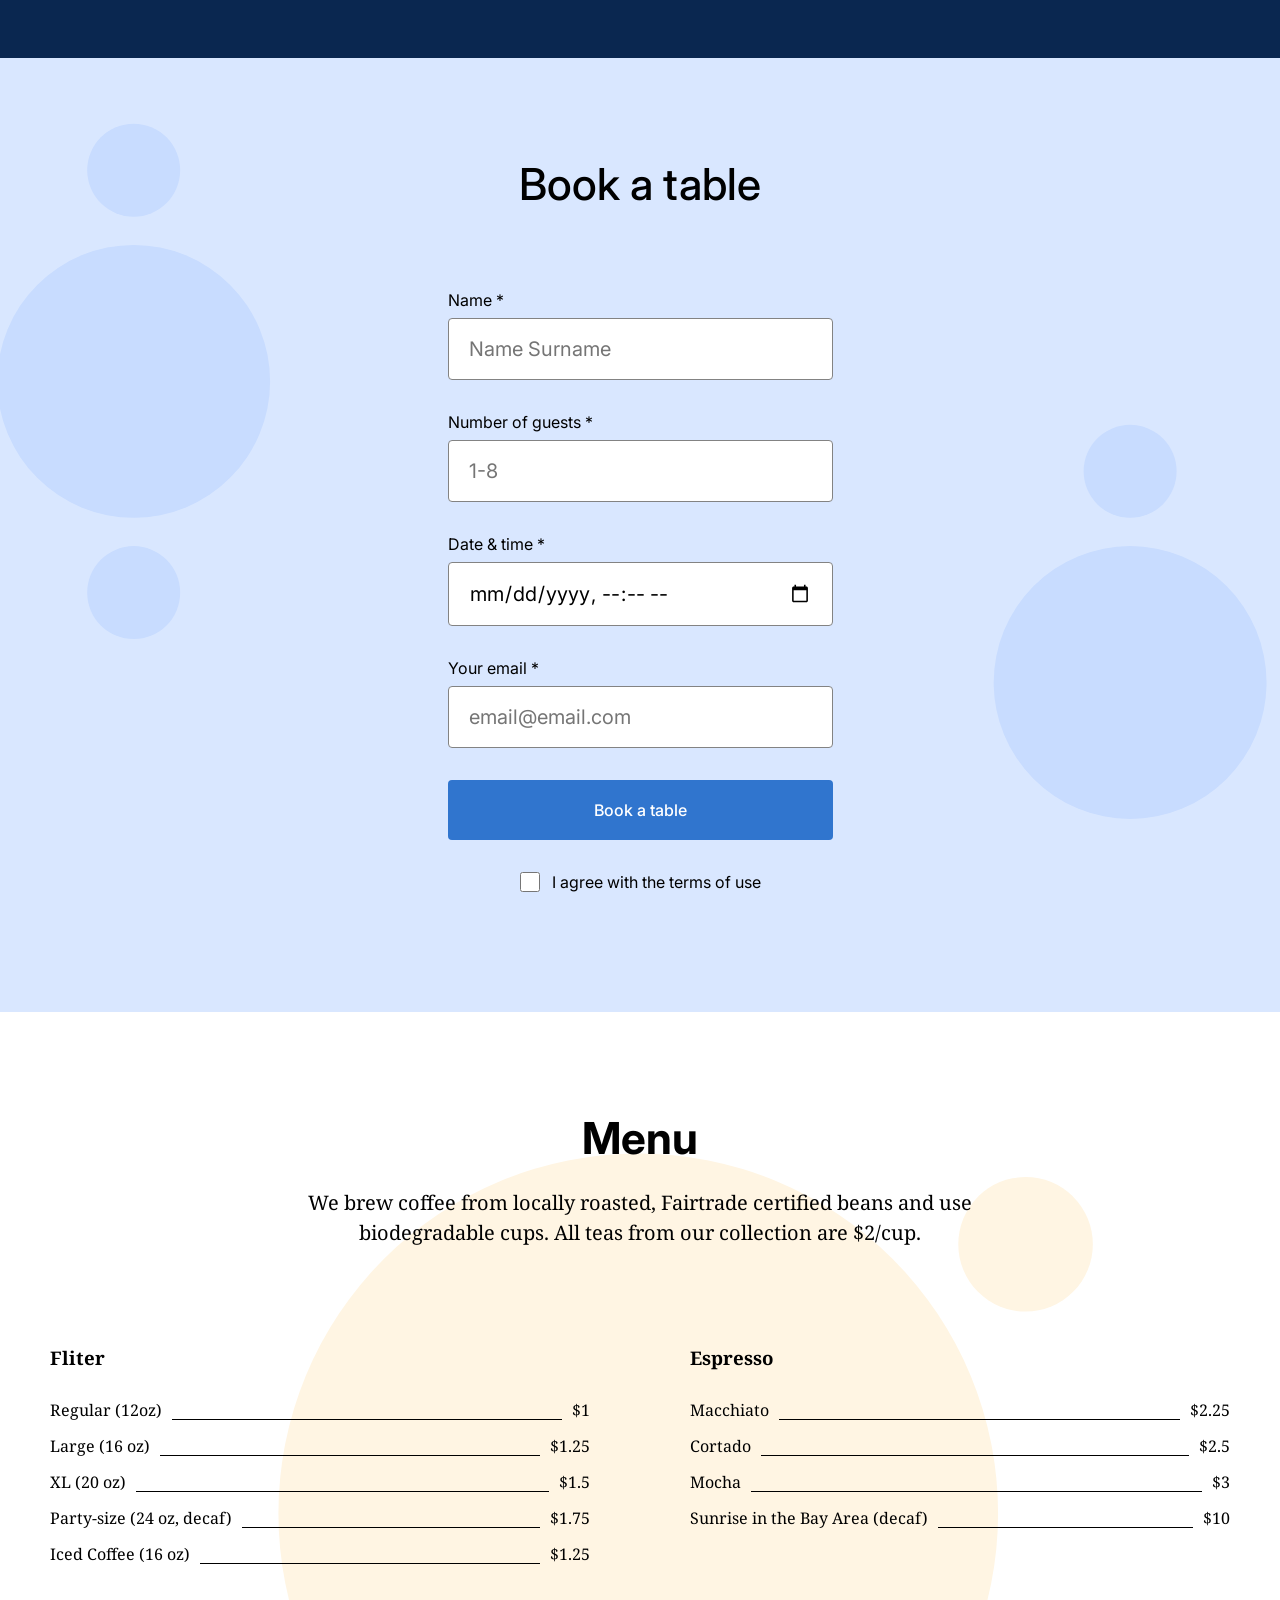
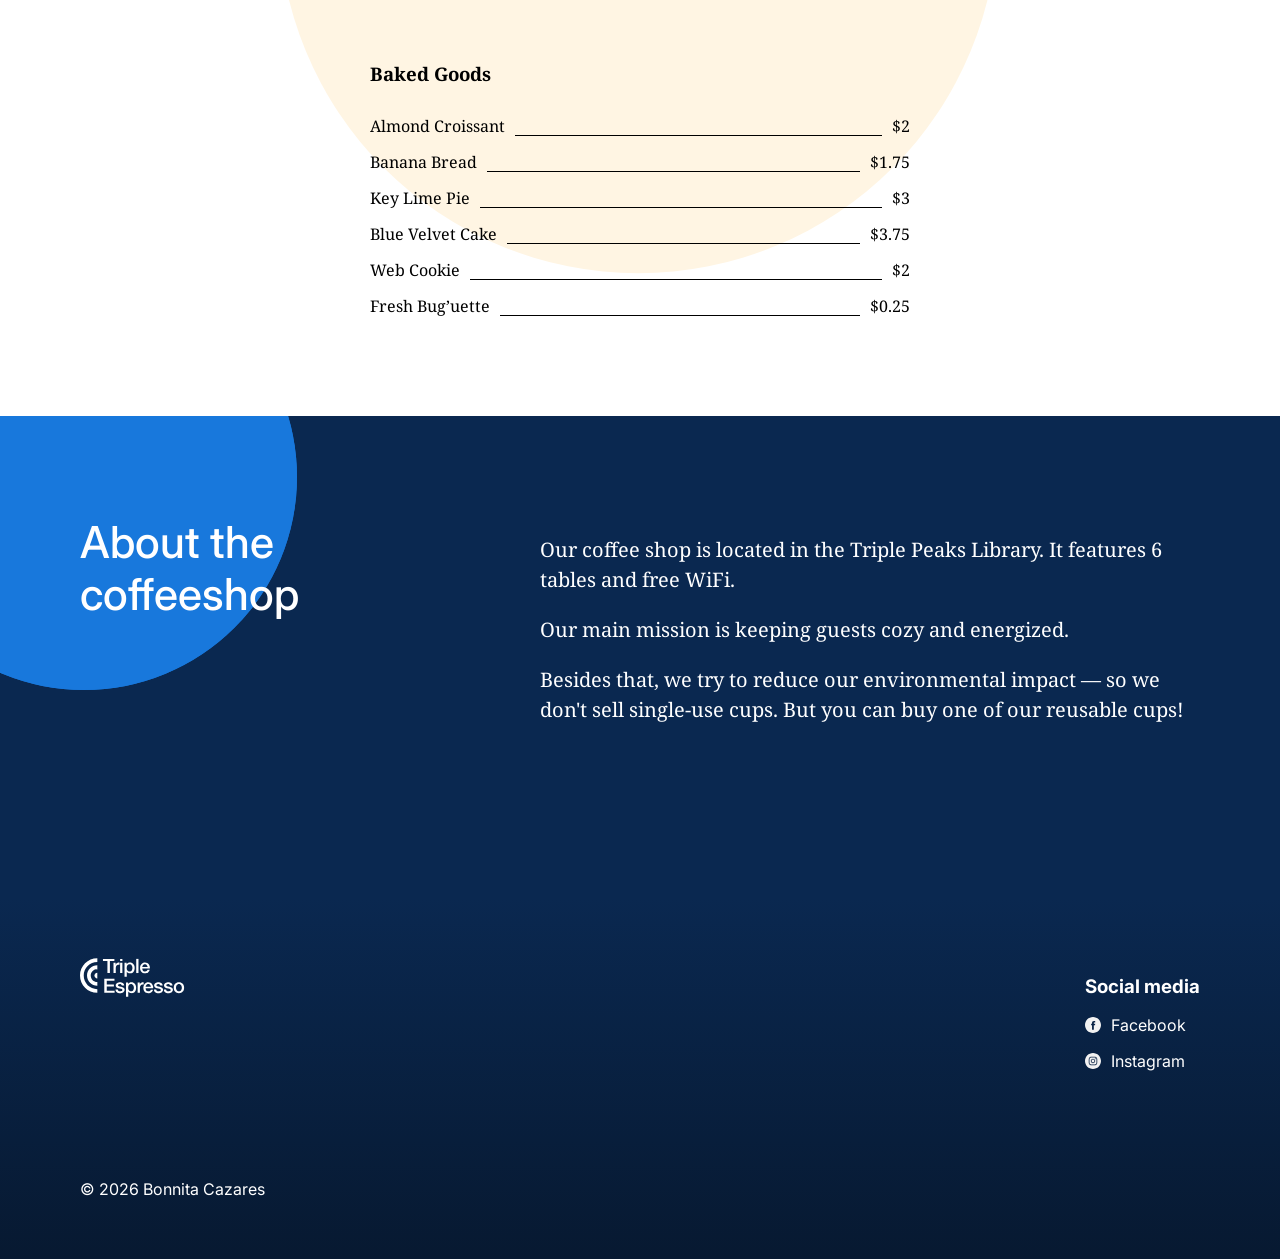
==== commit 6f114464: "fitedit" ====
--- a/index.html
+++ b/index.html
@@ -77,8 +77,6 @@
             <li>
               <iframe
                 class="recipes__iframe"
-                width="560"
-                height="315"
                 src="https://www.youtube.com/embed/j6VlT_jUVPc?si=Czmbv1fYcLE8-O89"
                 title="YouTube video player"
                 frameborder="0"
@@ -101,8 +99,6 @@
             <li>
               <iframe
                 class="recipes__iframe"
-                width="560"
-                height="315"
                 src="https://www.youtube.com/embed/st571DYYTR8?si=J562-lEyVQRu_YG4"
                 title="YouTube video player"
                 frameborder="0"
@@ -177,7 +173,7 @@
             </label>
           </form>
         </section>
-        <section class="menu">
+        <section id="menu" class="menu">
           <h2 class="menu__title">Menu</h2>
           <p class="menu__subtitle">
             We brew coffee from locally roasted, Fairtrade certified beans and
